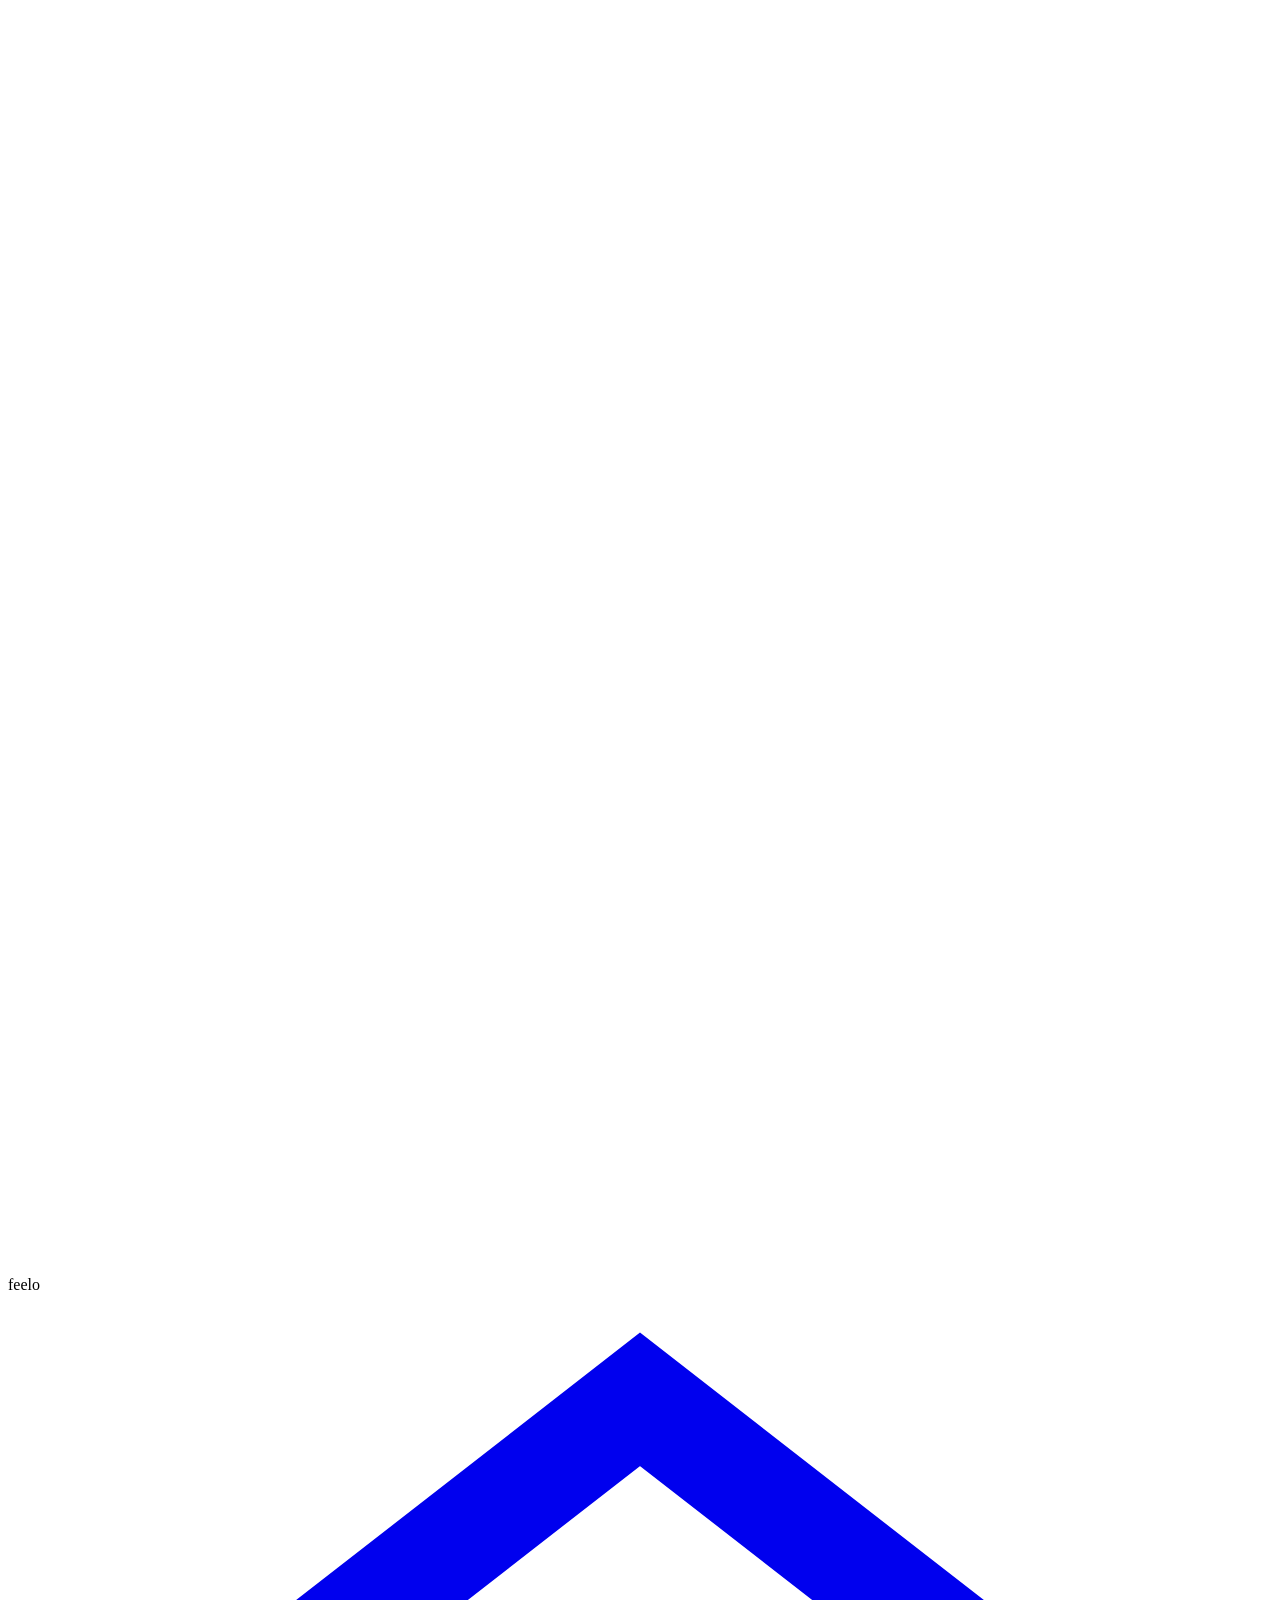
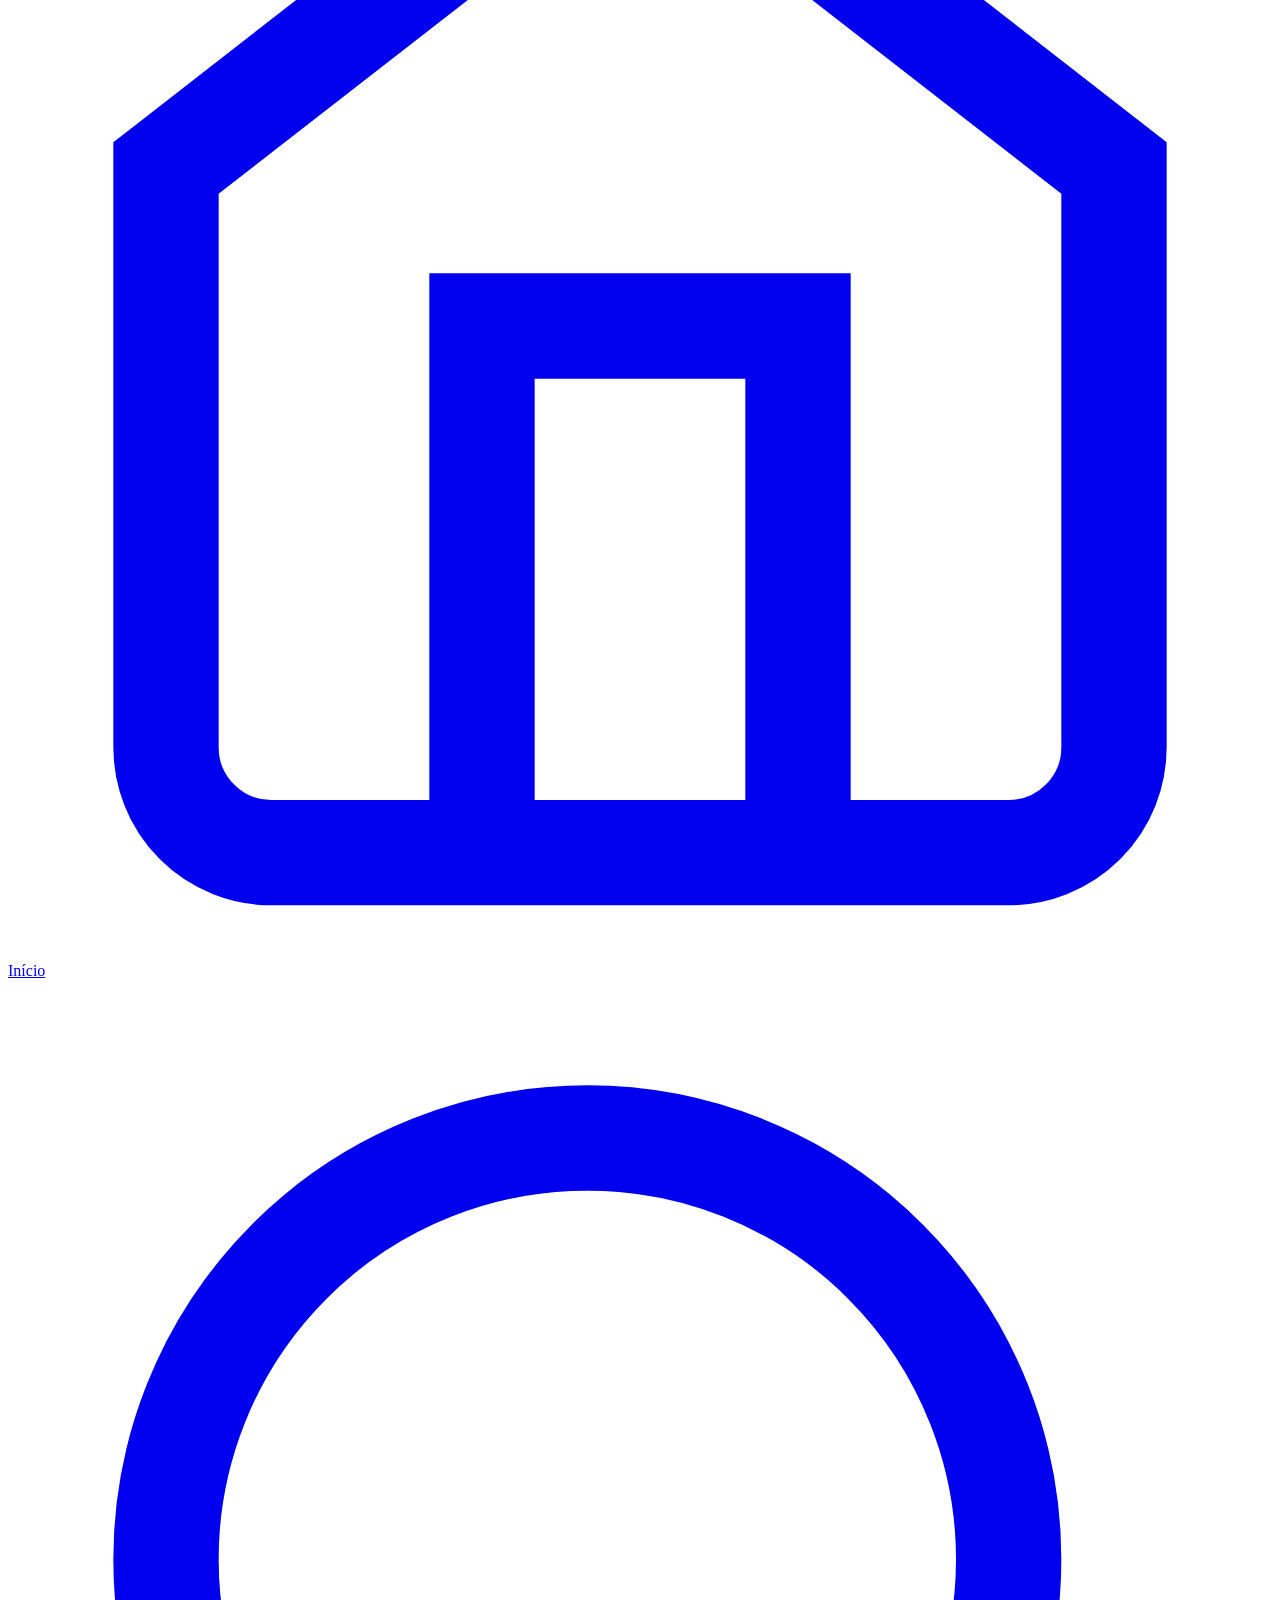
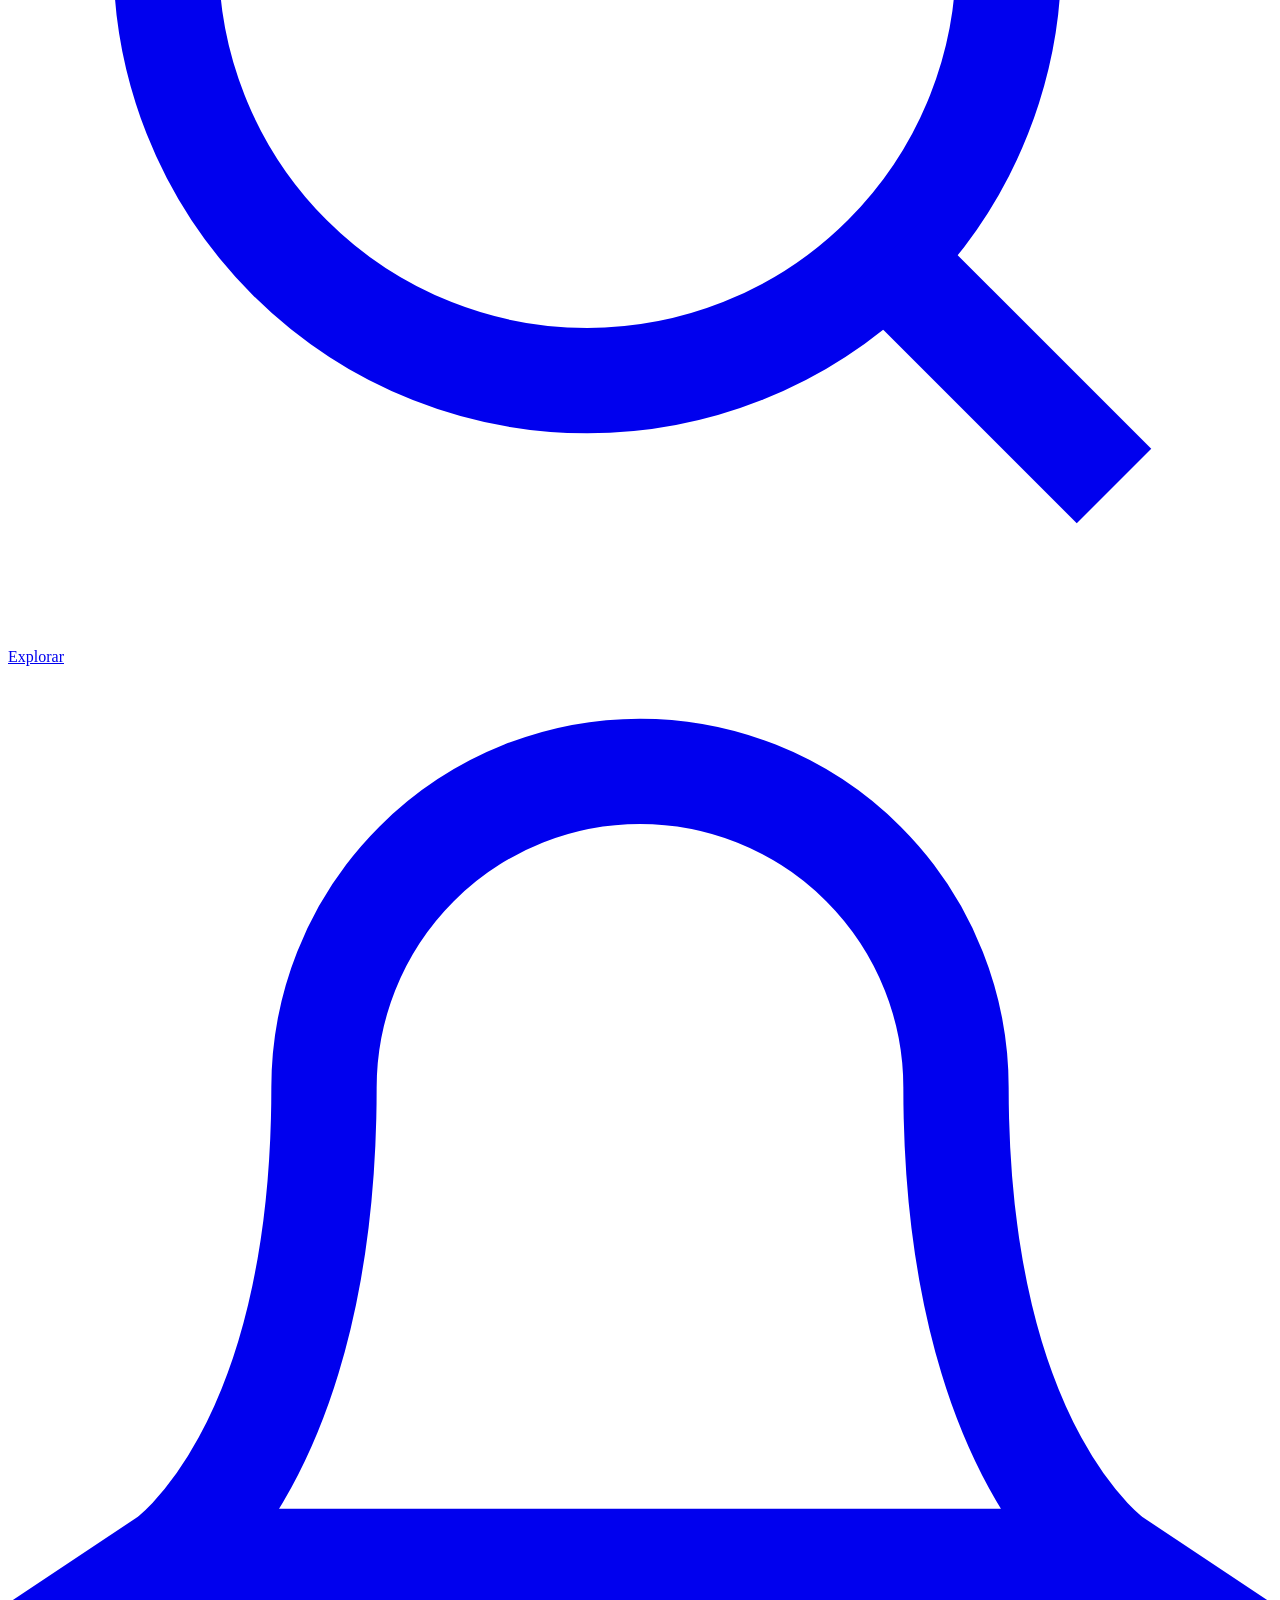
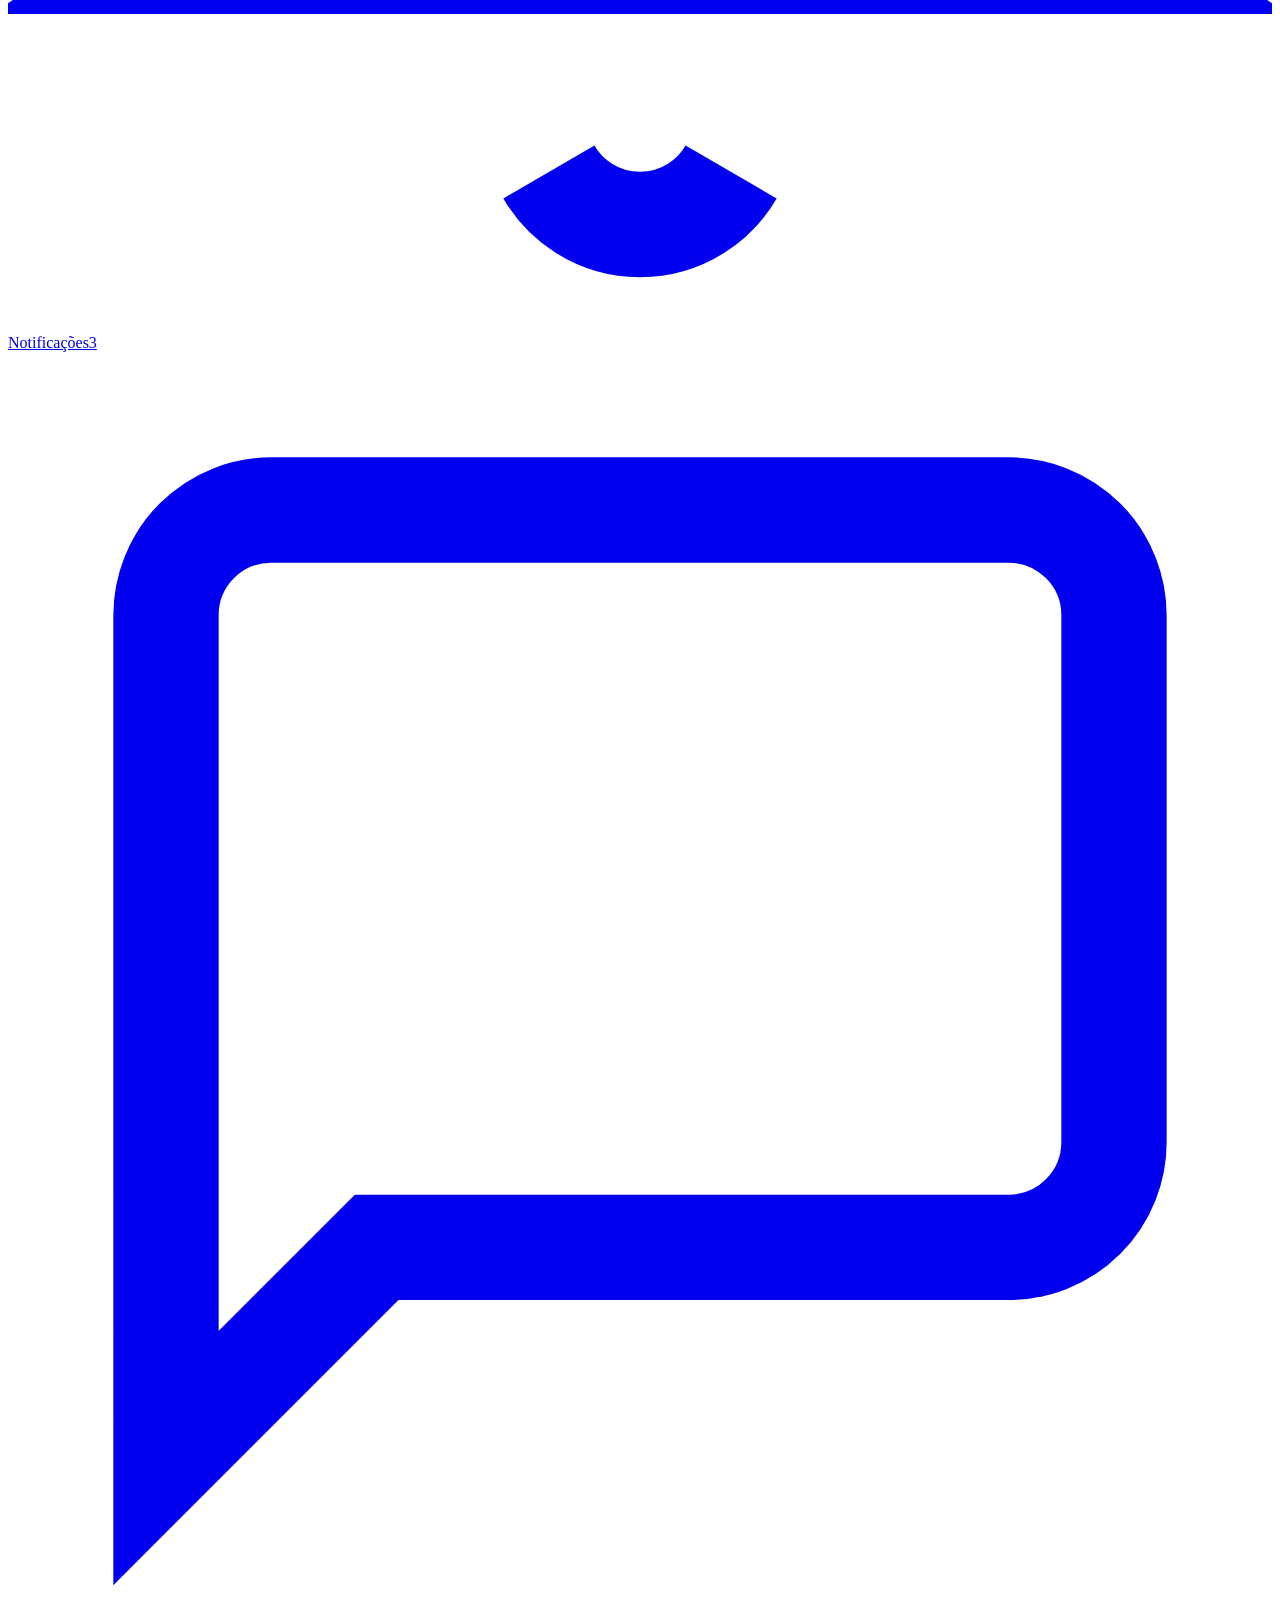
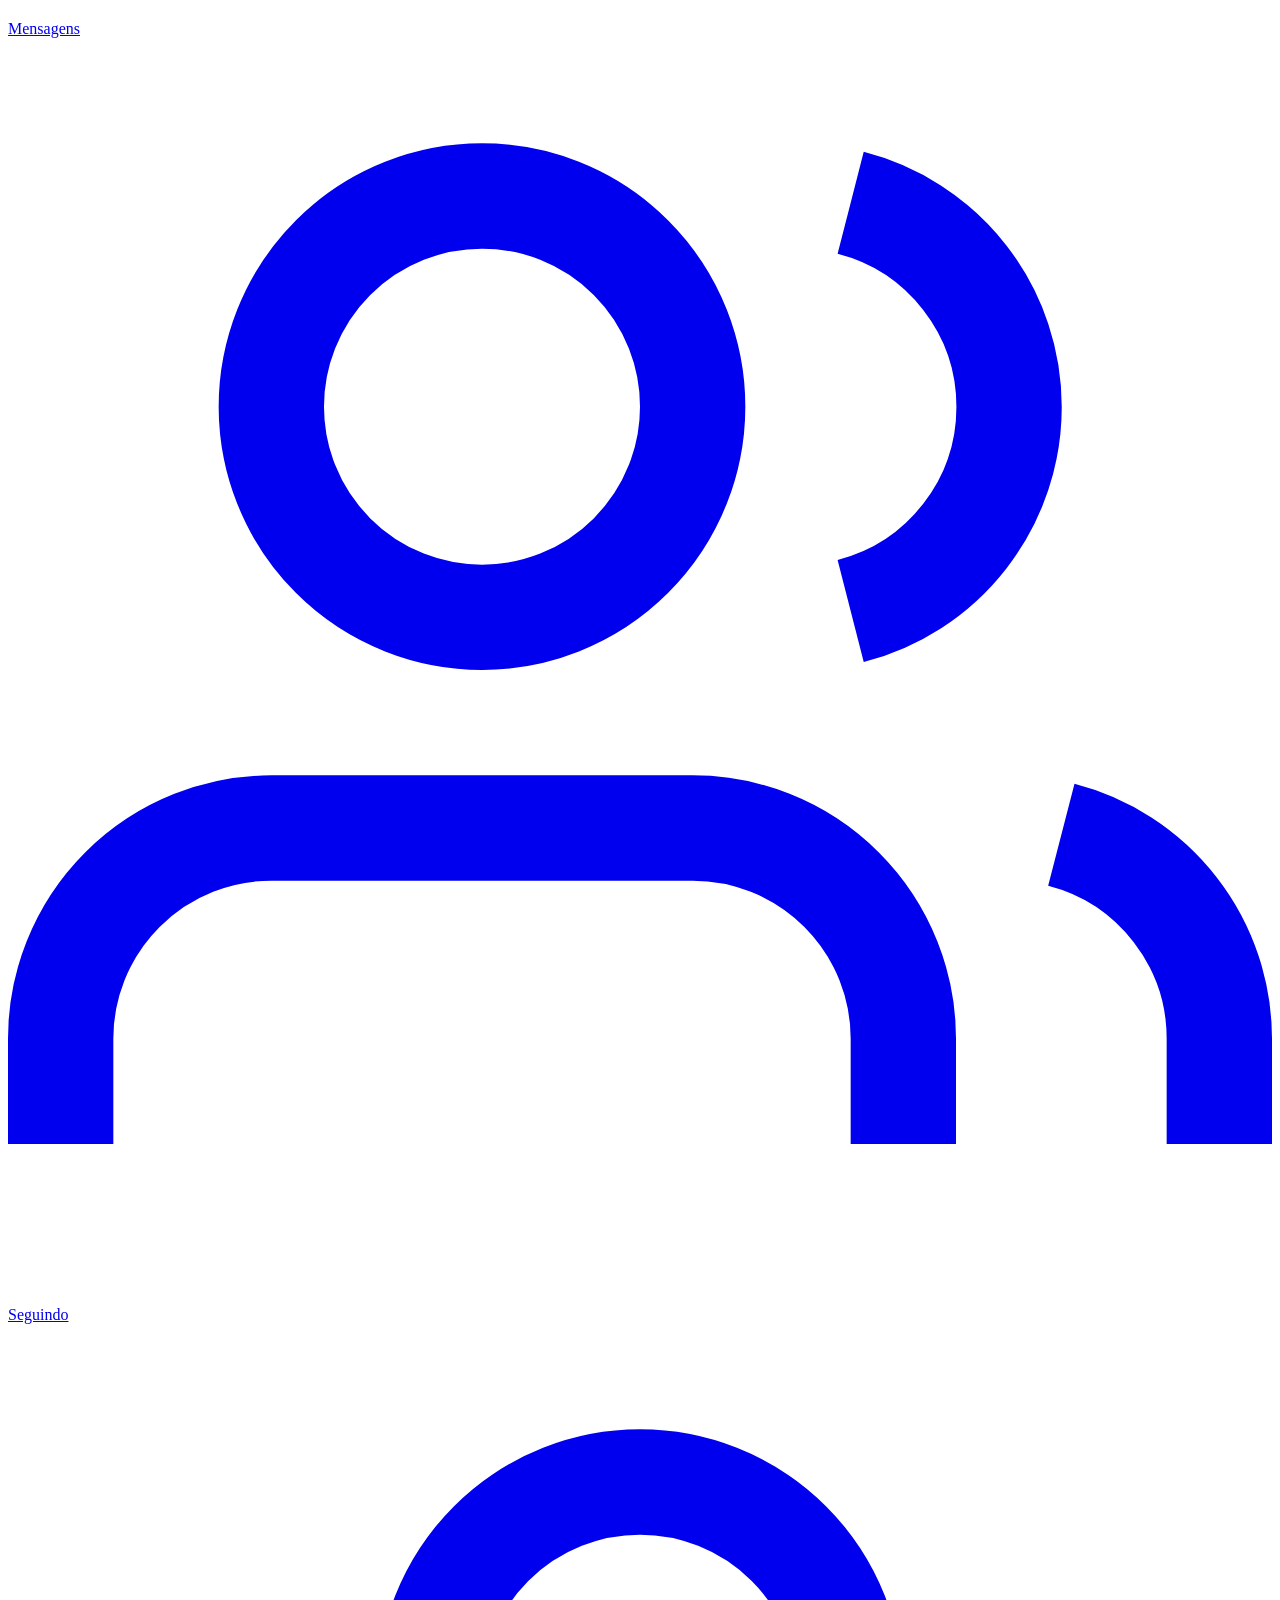
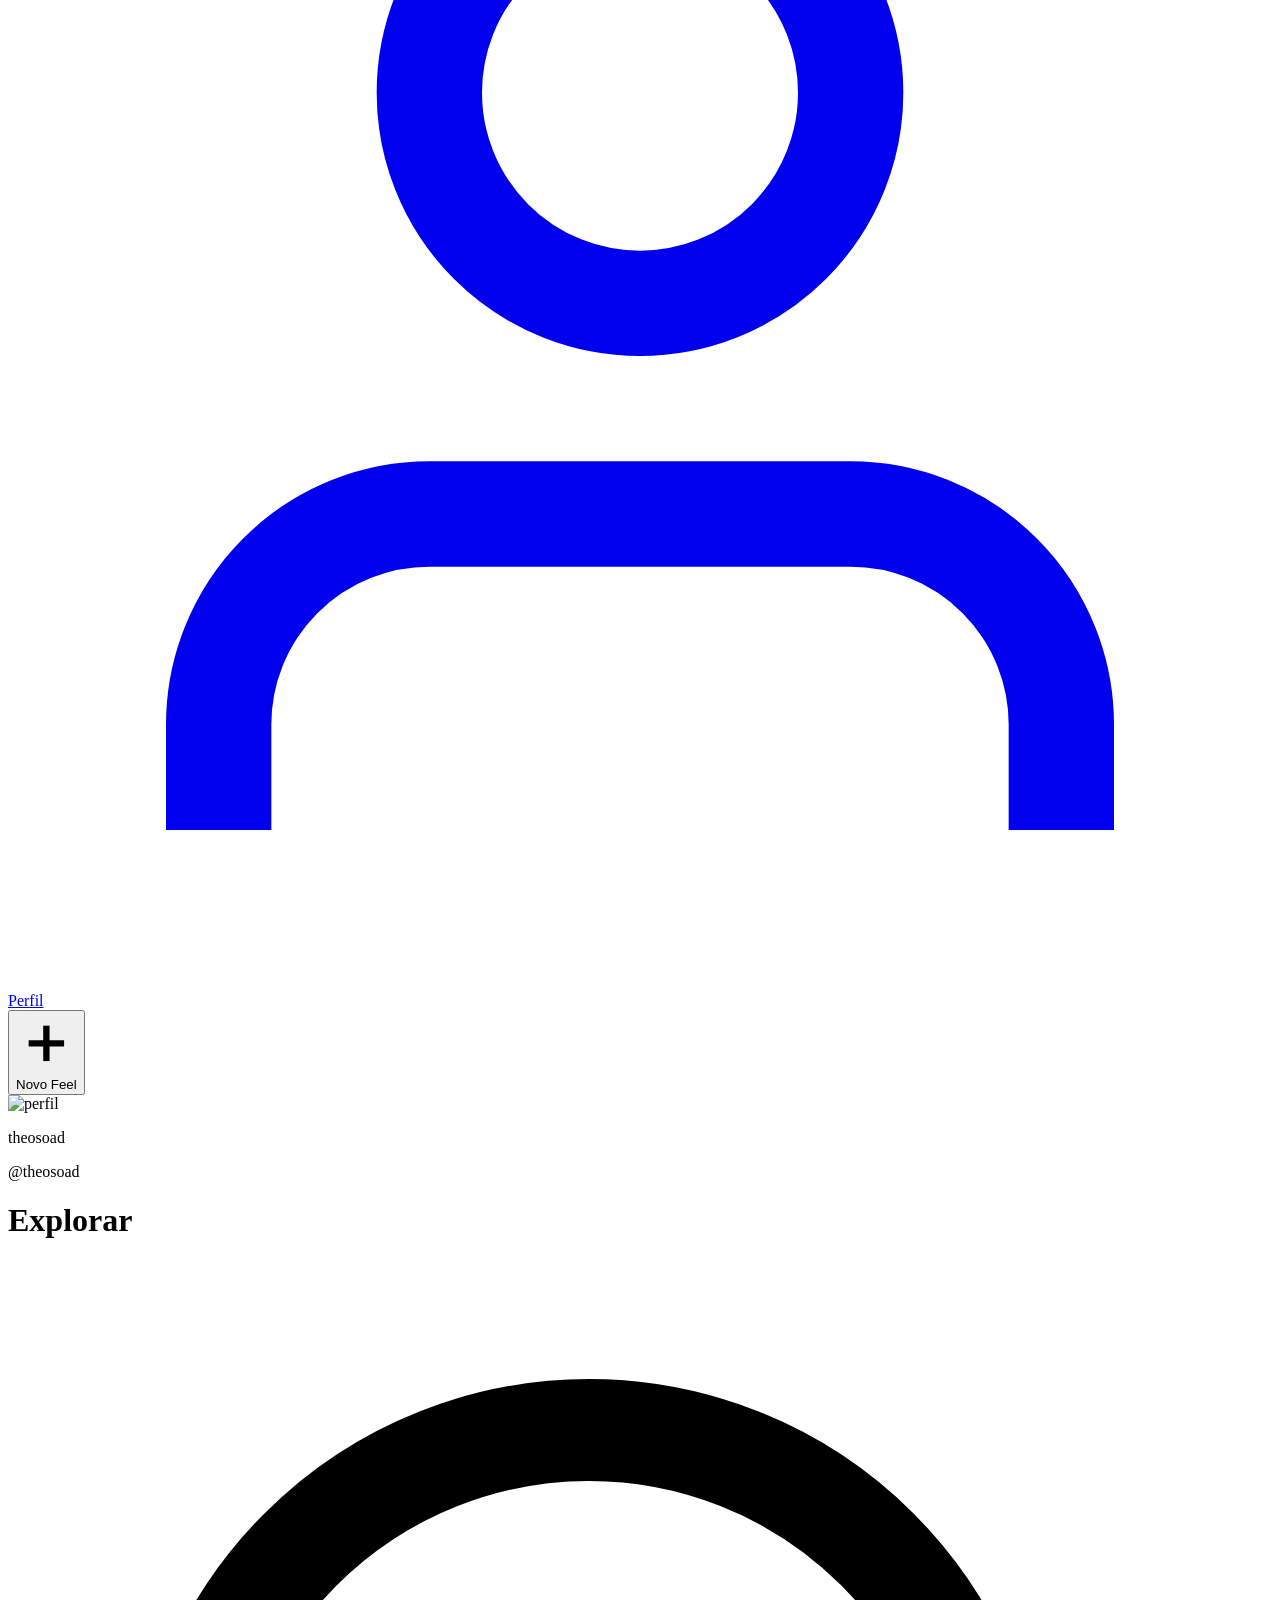
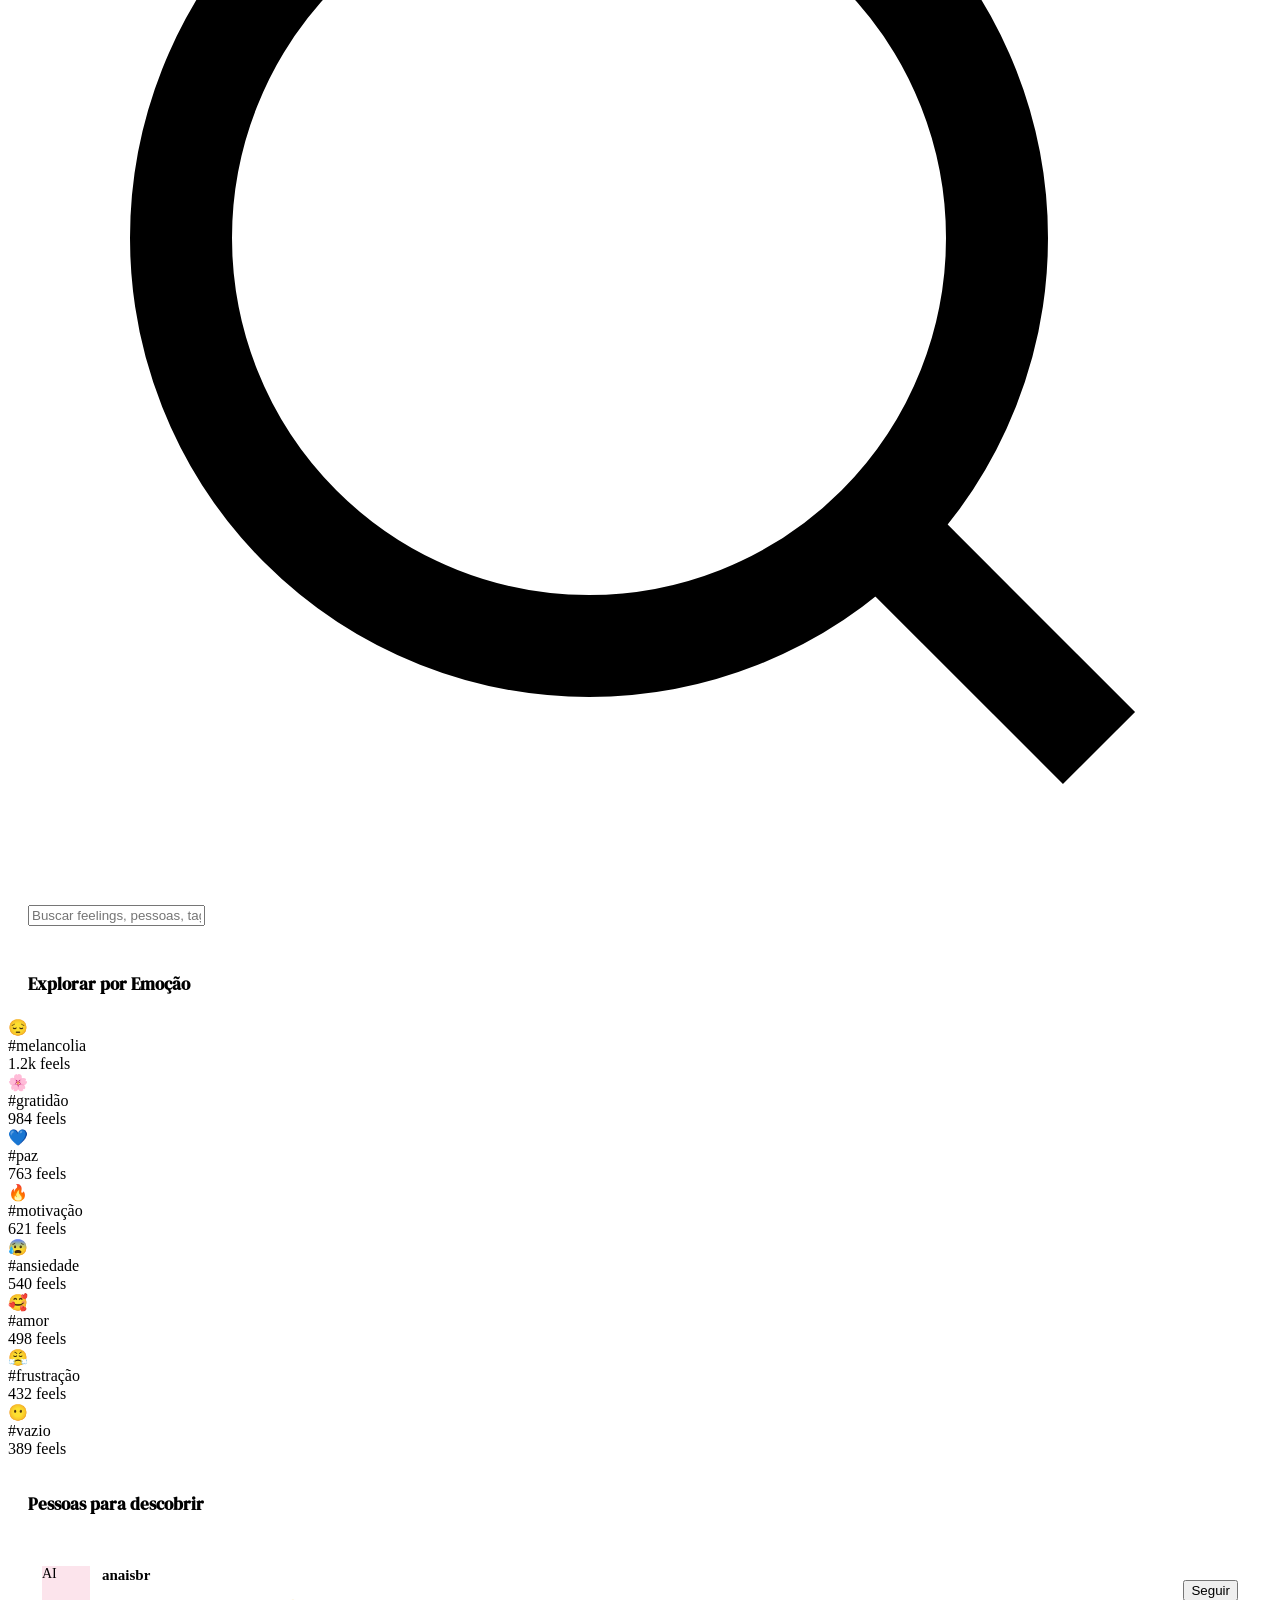
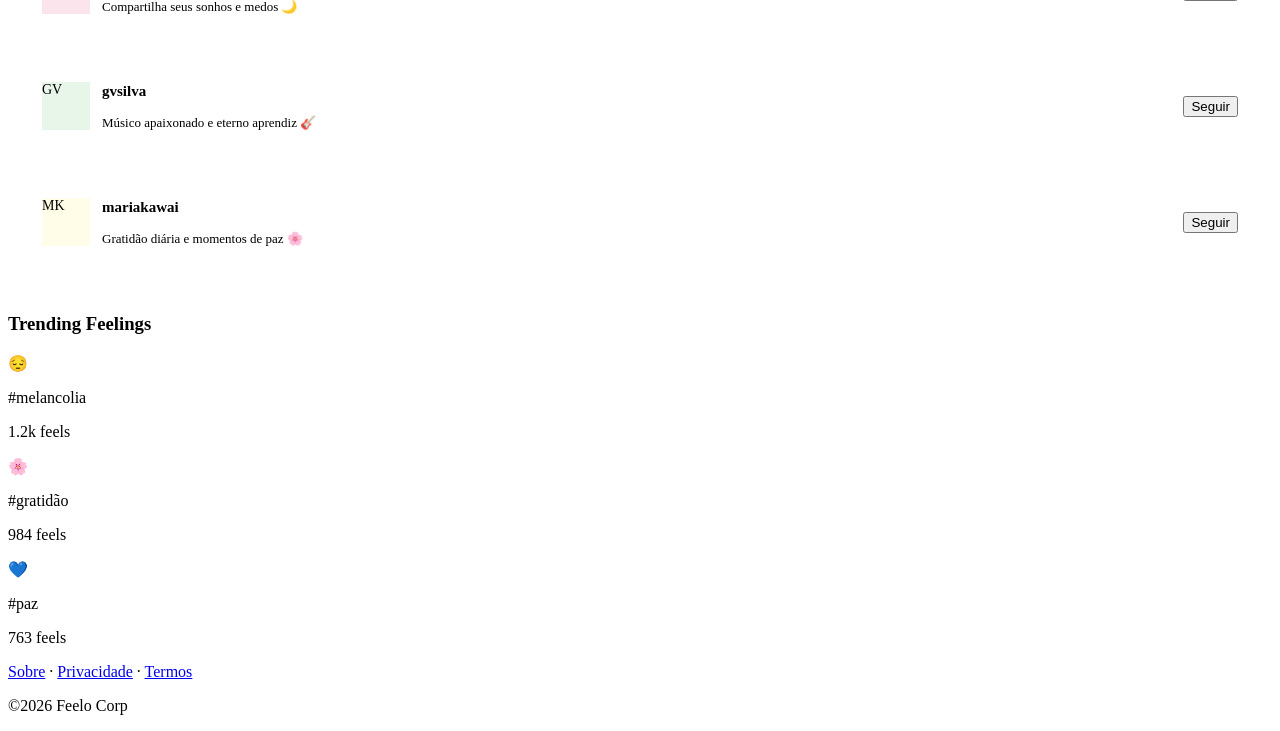
==== pages/explore.html @ c784ecf4 "Arquitetura final: organizando paginas secundarias em /pages" ====
<!DOCTYPE html>
<html lang="pt-BR">
<head>
  <meta charset="UTF-8">
  <meta name="viewport" content="width=device-width, initial-scale=1.0">
  <title>Feelo — Explorar</title>
  <link rel="preconnect" href="https://fonts.googleapis.com">
  <link href="https://fonts.googleapis.com/css2?family=DM+Serif+Display:ital@0;1&family=DM+Sans:wght@300;400;500;600&display=swap" rel="stylesheet">
  <link rel="stylesheet" href="style.css">
</head>
<body>
  <aside class="sidebar">
    <div class="logo"><div class="logo-icon"><svg viewBox="0 0 40 40" fill="none"><circle cx="20" cy="20" r="18" stroke="var(--accent)" stroke-width="2"/><path d="M20 10 C14 10,10 14,10 19 C10 26,20 31,20 31 C20 31,30 26,30 19 C30 14,26 10,20 10Z" fill="var(--accent)" opacity="0.8"/><circle cx="15" cy="18" r="2" fill="white"/><circle cx="25" cy="18" r="2" fill="white"/></svg></div><span class="logo-text">feelo</span></div>
    <nav class="nav-links">
      <a href="index.html" class="nav-item"><svg viewBox="0 0 24 24" fill="none" stroke="currentColor" stroke-width="2"><path d="M3 9l9-7 9 7v11a2 2 0 01-2 2H5a2 2 0 01-2-2z"/><polyline points="9 22 9 12 15 12 15 22"/></svg><span>Início</span></a>
      <a href="explore.html" class="nav-item active"><svg viewBox="0 0 24 24" fill="none" stroke="currentColor" stroke-width="2"><circle cx="11" cy="11" r="8"/><line x1="21" y1="21" x2="16.65" y2="16.65"/></svg><span>Explorar</span></a>
      <a href="notifications.html" class="nav-item"><svg viewBox="0 0 24 24" fill="none" stroke="currentColor" stroke-width="2"><path d="M18 8A6 6 0 006 8c0 7-3 9-3 9h18s-3-2-3-9"/><path d="M13.73 21a2 2 0 01-3.46 0"/></svg><span>Notificações</span><span class="badge">3</span></a>
      <a href="messages.html" class="nav-item"><svg viewBox="0 0 24 24" fill="none" stroke="currentColor" stroke-width="2"><path d="M21 15a2 2 0 01-2 2H7l-4 4V5a2 2 0 012-2h14a2 2 0 012 2z"/></svg><span>Mensagens</span></a>
      <a href="following.html" class="nav-item"><svg viewBox="0 0 24 24" fill="none" stroke="currentColor" stroke-width="2"><path d="M17 21v-2a4 4 0 00-4-4H5a4 4 0 00-4 4v2"/><circle cx="9" cy="7" r="4"/><path d="M23 21v-2a4 4 0 00-3-3.87"/><path d="M16 3.13a4 4 0 010 7.75"/></svg><span>Seguindo</span></a>
      <a href="profile.html" class="nav-item"><svg viewBox="0 0 24 24" fill="none" stroke="currentColor" stroke-width="2"><path d="M20 21v-2a4 4 0 00-4-4H8a4 4 0 00-4 4v2"/><circle cx="12" cy="7" r="4"/></svg><span>Perfil</span></a>
    </nav>
    <button class="post-btn" onclick="window.location.href='index.html'"><svg viewBox="0 0 24 24" fill="none" stroke="currentColor" stroke-width="2.5"><line x1="12" y1="5" x2="12" y2="19"/><line x1="5" y1="12" x2="19" y2="12"/></svg>Novo Feel</button>
    <div class="sidebar-user"><img src="sasuke_perfil.png" alt="perfil" class="user-avatar-sm"><div><p class="user-name-sm">theosoad</p><p class="user-handle">@theosoad</p></div></div>
  </aside>

  <main class="main-content">
    <div class="page-header"><h1>Explorar</h1></div>
    <div style="padding:16px 20px;border-bottom:1px solid var(--border)">
      <div class="search-box" style="max-width:100%">
        <svg viewBox="0 0 24 24" fill="none" stroke="currentColor" stroke-width="2"><circle cx="11" cy="11" r="8"/><line x1="21" y1="21" x2="16.65" y2="16.65"/></svg>
        <input type="text" placeholder="Buscar feelings, pessoas, tags...">
      </div>
    </div>

    <div style="padding:16px 20px 8px"><h2 style="font-family:'DM Serif Display',serif;font-size:17px;color:var(--text)">Explorar por Emoção</h2></div>
    <div class="explore-grid">
      <div class="explore-cell"><div class="explore-emoji">😔</div><div class="explore-label">#melancolia</div><div class="explore-count">1.2k feels</div></div>
      <div class="explore-cell"><div class="explore-emoji">🌸</div><div class="explore-label">#gratidão</div><div class="explore-count">984 feels</div></div>
      <div class="explore-cell"><div class="explore-emoji">💙</div><div class="explore-label">#paz</div><div class="explore-count">763 feels</div></div>
      <div class="explore-cell"><div class="explore-emoji">🔥</div><div class="explore-label">#motivação</div><div class="explore-count">621 feels</div></div>
      <div class="explore-cell"><div class="explore-emoji">😰</div><div class="explore-label">#ansiedade</div><div class="explore-count">540 feels</div></div>
      <div class="explore-cell"><div class="explore-emoji">🥰</div><div class="explore-label">#amor</div><div class="explore-count">498 feels</div></div>
      <div class="explore-cell"><div class="explore-emoji">😤</div><div class="explore-label">#frustração</div><div class="explore-count">432 feels</div></div>
      <div class="explore-cell"><div class="explore-emoji">😶</div><div class="explore-label">#vazio</div><div class="explore-count">389 feels</div></div>
    </div>

    <div style="padding:20px 20px 8px"><h2 style="font-family:'DM Serif Display',serif;font-size:17px;color:var(--text)">Pessoas para descobrir</h2></div>
    <div style="padding:0 20px 20px;display:flex;flex-direction:column;gap:12px">
      <div style="display:flex;align-items:center;gap:12px;padding:14px;background:var(--surface);border-radius:14px;border:1px solid var(--border)">
        <div class="avatar-placeholder" style="background:#fce4ec;width:48px;height:48px;font-size:14px">AI</div>
        <div style="flex:1"><p style="font-weight:600;font-size:15px">anaisbr</p><p style="font-size:13px;color:var(--text-muted)">Compartilha seus sonhos e medos 🌙</p></div>
        <button class="follow-btn">Seguir</button>
      </div>
      <div style="display:flex;align-items:center;gap:12px;padding:14px;background:var(--surface);border-radius:14px;border:1px solid var(--border)">
        <div class="avatar-placeholder" style="background:#e8f5e9;width:48px;height:48px;font-size:14px">GV</div>
        <div style="flex:1"><p style="font-weight:600;font-size:15px">gvsilva</p><p style="font-size:13px;color:var(--text-muted)">Músico apaixonado e eterno aprendiz 🎸</p></div>
        <button class="follow-btn">Seguir</button>
      </div>
      <div style="display:flex;align-items:center;gap:12px;padding:14px;background:var(--surface);border-radius:14px;border:1px solid var(--border)">
        <div class="avatar-placeholder" style="background:#fffde7;width:48px;height:48px;font-size:14px">MK</div>
        <div style="flex:1"><p style="font-weight:600;font-size:15px">mariakawai</p><p style="font-size:13px;color:var(--text-muted)">Gratidão diária e momentos de paz 🌸</p></div>
        <button class="follow-btn">Seguir</button>
      </div>
    </div>
  </main>

  <aside class="right-sidebar">
    <div class="widget"><h3 class="widget-title">Trending Feelings</h3>
      <div class="trend-item"><span class="trend-emoji">😔</span><div><p class="trend-name">#melancolia</p><p class="trend-count">1.2k feels</p></div></div>
      <div class="trend-item"><span class="trend-emoji">🌸</span><div><p class="trend-name">#gratidão</p><p class="trend-count">984 feels</p></div></div>
      <div class="trend-item"><span class="trend-emoji">💙</span><div><p class="trend-name">#paz</p><p class="trend-count">763 feels</p></div></div>
    </div>
    <footer class="footer-links"><a href="#">Sobre</a> · <a href="#">Privacidade</a> · <a href="#">Termos</a><p>©2026 Feelo Corp</p></footer>
  </aside>
</body>
</html>
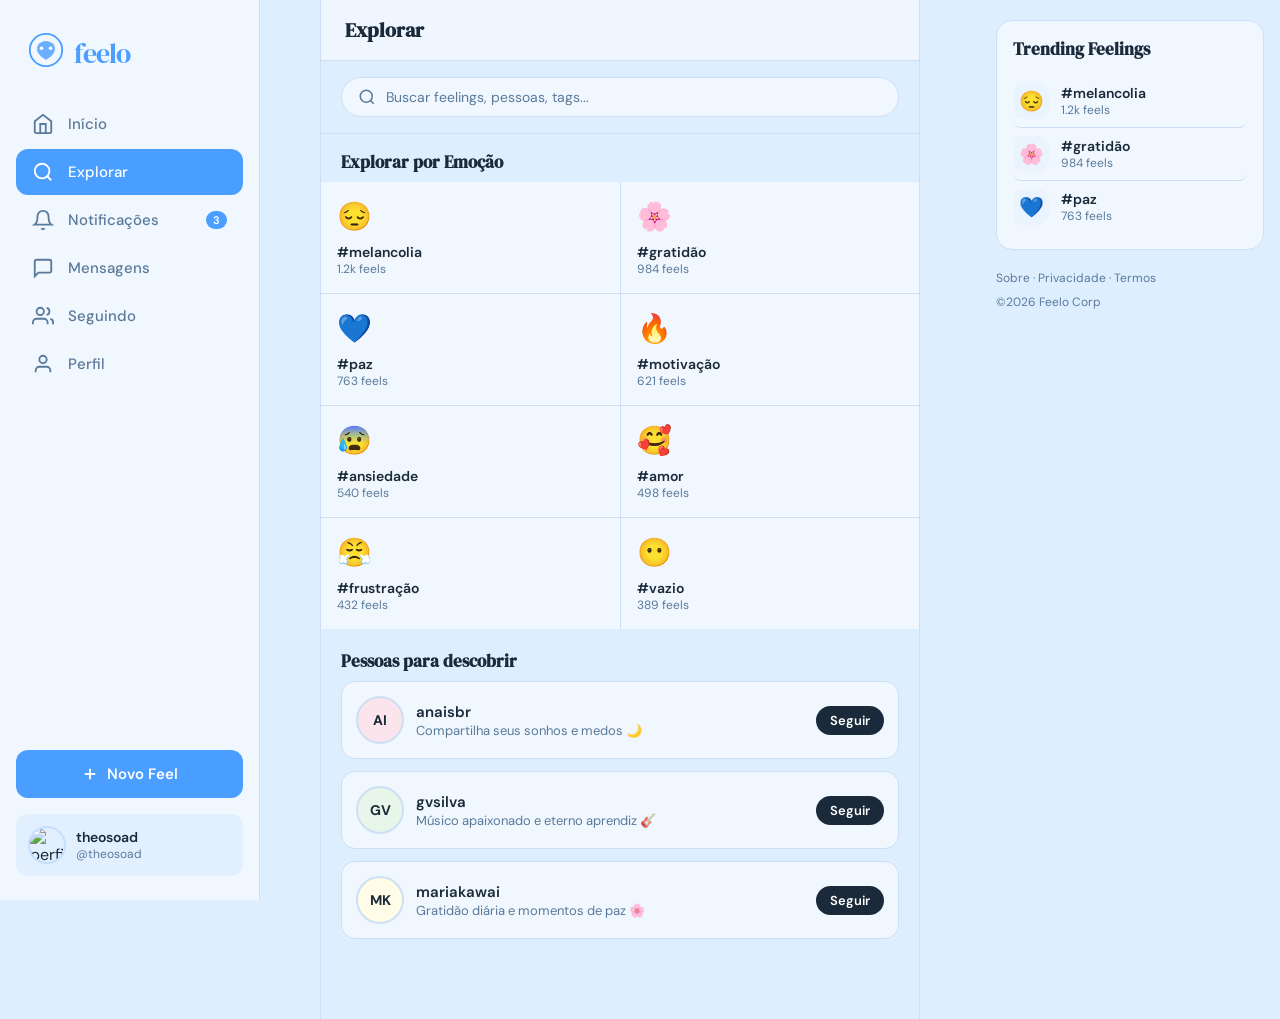
==== commit 0fffe245: "Refactor final: estrutura de pastas e links 100% operacionais" ====
--- a/pages/explore.html
+++ b/pages/explore.html
@@ -6,13 +6,13 @@
   <title>Feelo — Explorar</title>
   <link rel="preconnect" href="https://fonts.googleapis.com">
   <link href="https://fonts.googleapis.com/css2?family=DM+Serif+Display:ital@0;1&family=DM+Sans:wght@300;400;500;600&display=swap" rel="stylesheet">
-  <link rel="stylesheet" href="style.css">
+  <link rel="stylesheet" href="../css/styles.css">
 </head>
 <body>
   <aside class="sidebar">
     <div class="logo"><div class="logo-icon"><svg viewBox="0 0 40 40" fill="none"><circle cx="20" cy="20" r="18" stroke="var(--accent)" stroke-width="2"/><path d="M20 10 C14 10,10 14,10 19 C10 26,20 31,20 31 C20 31,30 26,30 19 C30 14,26 10,20 10Z" fill="var(--accent)" opacity="0.8"/><circle cx="15" cy="18" r="2" fill="white"/><circle cx="25" cy="18" r="2" fill="white"/></svg></div><span class="logo-text">feelo</span></div>
     <nav class="nav-links">
-      <a href="index.html" class="nav-item"><svg viewBox="0 0 24 24" fill="none" stroke="currentColor" stroke-width="2"><path d="M3 9l9-7 9 7v11a2 2 0 01-2 2H5a2 2 0 01-2-2z"/><polyline points="9 22 9 12 15 12 15 22"/></svg><span>Início</span></a>
+      <a href="../index.html" class="nav-item"><svg viewBox="0 0 24 24" fill="none" stroke="currentColor" stroke-width="2"><path d="M3 9l9-7 9 7v11a2 2 0 01-2 2H5a2 2 0 01-2-2z"/><polyline points="9 22 9 12 15 12 15 22"/></svg><span>Início</span></a>
       <a href="explore.html" class="nav-item active"><svg viewBox="0 0 24 24" fill="none" stroke="currentColor" stroke-width="2"><circle cx="11" cy="11" r="8"/><line x1="21" y1="21" x2="16.65" y2="16.65"/></svg><span>Explorar</span></a>
       <a href="notifications.html" class="nav-item"><svg viewBox="0 0 24 24" fill="none" stroke="currentColor" stroke-width="2"><path d="M18 8A6 6 0 006 8c0 7-3 9-3 9h18s-3-2-3-9"/><path d="M13.73 21a2 2 0 01-3.46 0"/></svg><span>Notificações</span><span class="badge">3</span></a>
       <a href="messages.html" class="nav-item"><svg viewBox="0 0 24 24" fill="none" stroke="currentColor" stroke-width="2"><path d="M21 15a2 2 0 01-2 2H7l-4 4V5a2 2 0 012-2h14a2 2 0 012 2z"/></svg><span>Mensagens</span></a>
--- a/css/styles.css
+++ b/css/styles.css
@@ -0,0 +1,1018 @@
+/* ===== FEELO — BABY BLUE SOCIAL NETWORK ===== */
+
+:root {
+  --bg: #ddeeff;
+  --bg2: #eaf4ff;
+  --surface: #f0f7ff;
+  --surface2: #e2efff;
+  --accent: #4a9eff;
+  --accent-dark: #2879d8;
+  --accent-light: #c5dfff;
+  --text: #1a2a3a;
+  --text-muted: #5a7a9a;
+  --border: #ccdff5;
+  --white: #ffffff;
+  --shadow: 0 2px 16px rgba(74, 158, 255, 0.10);
+  --radius: 16px;
+}
+
+* { margin: 0; padding: 0; box-sizing: border-box; }
+
+body {
+  font-family: 'DM Sans', sans-serif;
+  background: var(--bg);
+  color: var(--text);
+  min-height: 100vh;
+  display: grid;
+  grid-template-columns: 260px 1fr 300px;
+  gap: 0;
+}
+
+/* ===== SIDEBAR ===== */
+.sidebar {
+  width: 260px;
+  height: 100vh;
+  position: sticky;
+  top: 0;
+  padding: 24px 16px;
+  display: flex;
+  flex-direction: column;
+  gap: 8px;
+  background: var(--surface);
+  border-right: 1px solid var(--border);
+}
+
+.logo {
+  display: flex;
+  align-items: center;
+  gap: 10px;
+  padding: 8px 12px 20px;
+}
+
+.logo-icon svg {
+  width: 36px;
+  height: 36px;
+}
+
+.logo-text {
+  font-family: 'DM Serif Display', serif;
+  font-size: 28px;
+  color: var(--accent);
+  letter-spacing: -1px;
+}
+
+.nav-links {
+  display: flex;
+  flex-direction: column;
+  gap: 2px;
+  flex: 1;
+}
+
+.nav-item {
+  display: flex;
+  align-items: center;
+  gap: 14px;
+  padding: 12px 16px;
+  border-radius: 12px;
+  text-decoration: none;
+  color: var(--text-muted);
+  font-size: 15px;
+  font-weight: 500;
+  transition: all 0.2s;
+  position: relative;
+}
+
+.nav-item svg {
+  width: 22px;
+  height: 22px;
+  flex-shrink: 0;
+}
+
+.nav-item:hover {
+  background: var(--accent-light);
+  color: var(--accent-dark);
+}
+
+.nav-item.active {
+  background: var(--accent);
+  color: white;
+}
+
+.nav-item.active svg {
+  stroke: white;
+}
+
+.badge {
+  background: var(--accent);
+  color: white;
+  font-size: 11px;
+  font-weight: 600;
+  padding: 2px 7px;
+  border-radius: 20px;
+  margin-left: auto;
+}
+
+.nav-item.active .badge {
+  background: white;
+  color: var(--accent);
+}
+
+.post-btn {
+  display: flex;
+  align-items: center;
+  justify-content: center;
+  gap: 8px;
+  background: var(--accent);
+  color: white;
+  border: none;
+  border-radius: 12px;
+  padding: 14px 20px;
+  font-size: 15px;
+  font-weight: 600;
+  font-family: 'DM Sans', sans-serif;
+  cursor: pointer;
+  transition: all 0.2s;
+  margin: 8px 0;
+}
+
+.post-btn svg {
+  width: 18px;
+  height: 18px;
+}
+
+.post-btn:hover {
+  background: var(--accent-dark);
+  transform: translateY(-1px);
+  box-shadow: 0 4px 16px rgba(74, 158, 255, 0.35);
+}
+
+.sidebar-user {
+  display: flex;
+  align-items: center;
+  gap: 10px;
+  padding: 12px;
+  border-radius: 12px;
+  background: var(--surface2);
+  margin-top: auto;
+}
+
+.user-avatar-sm {
+  width: 38px;
+  height: 38px;
+  border-radius: 50%;
+  object-fit: cover;
+  border: 2px solid var(--accent-light);
+}
+
+.user-name-sm {
+  font-size: 14px;
+  font-weight: 600;
+  color: var(--text);
+}
+
+.user-handle {
+  font-size: 12px;
+  color: var(--text-muted);
+}
+
+/* ===== MAIN CONTENT ===== */
+.main-content {
+  max-width: 600px;
+  width: 100%;
+  justify-self: center;
+  padding: 0 0 60px;
+  border-right: 1px solid var(--border);
+  border-left: 1px solid var(--border);
+}
+
+.feed-header {
+  position: sticky;
+  top: 0;
+  background: rgba(240, 247, 255, 0.92);
+  backdrop-filter: blur(12px);
+  padding: 16px 24px 0;
+  z-index: 100;
+  border-bottom: 1px solid var(--border);
+}
+
+.feed-header h1 {
+  font-family: 'DM Serif Display', serif;
+  font-size: 22px;
+  color: var(--text);
+  margin-bottom: 12px;
+}
+
+.feed-tabs {
+  display: flex;
+  gap: 0;
+}
+
+.tab {
+  flex: 1;
+  text-align: center;
+  padding: 12px;
+  text-decoration: none;
+  color: var(--text-muted);
+  font-size: 15px;
+  font-weight: 500;
+  border-bottom: 3px solid transparent;
+  transition: all 0.2s;
+}
+
+.tab.active {
+  color: var(--accent);
+  border-bottom-color: var(--accent);
+  font-weight: 600;
+}
+
+.tab:hover {
+  color: var(--accent);
+  background: var(--accent-light);
+}
+
+/* ===== COMPOSE BOX ===== */
+.compose-box {
+  display: flex;
+  gap: 12px;
+  padding: 16px 20px;
+  border-bottom: 1px solid var(--border);
+  background: var(--surface);
+}
+
+.user-avatar {
+  width: 44px;
+  height: 44px;
+  border-radius: 50%;
+  object-fit: cover;
+  border: 2px solid var(--accent-light);
+  flex-shrink: 0;
+}
+
+.avatar-placeholder {
+  width: 44px;
+  height: 44px;
+  border-radius: 50%;
+  display: flex;
+  align-items: center;
+  justify-content: center;
+  font-size: 14px;
+  font-weight: 700;
+  color: var(--text);
+  flex-shrink: 0;
+  border: 2px solid var(--border);
+}
+
+.compose-inner {
+  flex: 1;
+  display: flex;
+  flex-direction: column;
+  gap: 10px;
+}
+
+.compose-input {
+  width: 100%;
+  border: none;
+  background: none;
+  font-size: 16px;
+  font-family: 'DM Sans', sans-serif;
+  color: var(--text);
+  outline: none;
+  padding: 8px 0;
+  cursor: pointer;
+}
+
+.compose-input::placeholder { color: var(--text-muted); }
+
+.compose-actions {
+  display: flex;
+  align-items: center;
+  gap: 8px;
+  border-top: 1px solid var(--border);
+  padding-top: 10px;
+}
+
+.compose-emoji, .compose-photo {
+  background: var(--bg2);
+  border: 1px solid var(--border);
+  border-radius: 20px;
+  padding: 6px 14px;
+  font-size: 13px;
+  font-family: 'DM Sans', sans-serif;
+  cursor: pointer;
+  color: var(--text-muted);
+  transition: all 0.2s;
+}
+
+.compose-emoji:hover, .compose-photo:hover {
+  background: var(--accent-light);
+  color: var(--accent-dark);
+  border-color: var(--accent);
+}
+
+.compose-submit {
+  margin-left: auto;
+  background: var(--accent);
+  color: white;
+  border: none;
+  border-radius: 20px;
+  padding: 8px 20px;
+  font-size: 14px;
+  font-weight: 600;
+  font-family: 'DM Sans', sans-serif;
+  cursor: pointer;
+  transition: all 0.2s;
+}
+
+.compose-submit:hover { background: var(--accent-dark); }
+
+/* ===== POST CARD ===== */
+.post-card {
+  padding: 20px;
+  border-bottom: 1px solid var(--border);
+  background: var(--surface);
+  transition: background 0.2s;
+}
+
+.post-card:hover { background: var(--bg2); }
+
+.post-card.new-post {
+  animation: fadeSlideIn 0.4s ease;
+  background: var(--accent-light);
+}
+
+@keyframes fadeSlideIn {
+  from { opacity: 0; transform: translateY(-10px); }
+  to   { opacity: 1; transform: translateY(0); }
+}
+
+.post-header {
+  display: flex;
+  align-items: center;
+  gap: 10px;
+  margin-bottom: 12px;
+}
+
+.post-user-info {
+  flex: 1;
+  display: flex;
+  flex-direction: column;
+  gap: 2px;
+}
+
+.post-name {
+  font-size: 15px;
+  font-weight: 600;
+  color: var(--text);
+}
+
+.post-handle {
+  font-size: 13px;
+  color: var(--text-muted);
+}
+
+.feeling-tag {
+  background: var(--accent-light);
+  color: var(--accent-dark);
+  border: 1px solid var(--accent);
+  border-radius: 20px;
+  padding: 4px 12px;
+  font-size: 12px;
+  font-weight: 600;
+  white-space: nowrap;
+}
+
+.post-text {
+  font-size: 15px;
+  line-height: 1.6;
+  color: var(--text);
+  margin-bottom: 14px;
+}
+
+.post-image {
+  width: 100%;
+  border-radius: 12px;
+  margin-bottom: 14px;
+  max-height: 320px;
+  object-fit: cover;
+  display: block;
+}
+
+.post-actions {
+  display: flex;
+  gap: 4px;
+}
+
+.action-btn {
+  display: flex;
+  align-items: center;
+  gap: 6px;
+  padding: 7px 14px;
+  border: none;
+  background: none;
+  border-radius: 20px;
+  font-size: 13px;
+  color: var(--text-muted);
+  cursor: pointer;
+  font-family: 'DM Sans', sans-serif;
+  transition: all 0.2s;
+}
+
+.action-btn svg {
+  width: 17px;
+  height: 17px;
+}
+
+.action-btn:hover {
+  background: var(--accent-light);
+  color: var(--accent);
+}
+
+.action-btn.liked {
+  color: #e74c6f;
+}
+
+.action-btn.liked svg {
+  fill: #e74c6f;
+  stroke: #e74c6f;
+}
+
+/* ===== RIGHT SIDEBAR ===== */
+.right-sidebar {
+  padding: 20px 16px;
+  display: flex;
+  flex-direction: column;
+  gap: 16px;
+  height: 100vh;
+  position: sticky;
+  top: 0;
+  overflow-y: auto;
+}
+
+.search-box {
+  display: flex;
+  align-items: center;
+  gap: 10px;
+  background: var(--surface);
+  border: 1px solid var(--border);
+  border-radius: 24px;
+  padding: 10px 16px;
+}
+
+.search-box svg {
+  width: 18px;
+  height: 18px;
+  stroke: var(--text-muted);
+  flex-shrink: 0;
+}
+
+.search-box input {
+  border: none;
+  background: none;
+  font-size: 14px;
+  font-family: 'DM Sans', sans-serif;
+  color: var(--text);
+  outline: none;
+  width: 100%;
+}
+
+.search-box input::placeholder { color: var(--text-muted); }
+
+.widget {
+  background: var(--surface);
+  border: 1px solid var(--border);
+  border-radius: var(--radius);
+  padding: 16px;
+}
+
+.widget-title {
+  font-family: 'DM Serif Display', serif;
+  font-size: 17px;
+  color: var(--text);
+  margin-bottom: 14px;
+}
+
+.trend-item {
+  display: flex;
+  align-items: center;
+  gap: 12px;
+  padding: 8px 0;
+  border-bottom: 1px solid var(--border);
+  cursor: pointer;
+  transition: all 0.2s;
+  border-radius: 8px;
+}
+
+.trend-item:last-child { border-bottom: none; }
+
+.trend-item:hover { background: var(--bg2); padding-left: 6px; }
+
+.trend-emoji {
+  font-size: 20px;
+  width: 36px;
+  height: 36px;
+  background: var(--bg2);
+  border-radius: 10px;
+  display: flex;
+  align-items: center;
+  justify-content: center;
+  flex-shrink: 0;
+}
+
+.trend-name {
+  font-size: 14px;
+  font-weight: 600;
+  color: var(--text);
+}
+
+.trend-count {
+  font-size: 12px;
+  color: var(--text-muted);
+}
+
+.suggest-item {
+  display: flex;
+  align-items: center;
+  gap: 10px;
+  padding: 8px 0;
+  border-bottom: 1px solid var(--border);
+}
+
+.suggest-item:last-child { border-bottom: none; }
+
+.suggest-item .avatar-placeholder {
+  width: 38px;
+  height: 38px;
+  font-size: 12px;
+}
+
+.suggest-info { flex: 1; }
+
+.suggest-name {
+  font-size: 14px;
+  font-weight: 600;
+  color: var(--text);
+}
+
+.suggest-handle {
+  font-size: 12px;
+  color: var(--text-muted);
+}
+
+.follow-btn {
+  background: var(--text);
+  color: white;
+  border: none;
+  border-radius: 20px;
+  padding: 6px 14px;
+  font-size: 13px;
+  font-weight: 600;
+  font-family: 'DM Sans', sans-serif;
+  cursor: pointer;
+  transition: all 0.2s;
+}
+
+.follow-btn:hover {
+  background: var(--accent);
+}
+
+.footer-links {
+  font-size: 12px;
+  color: var(--text-muted);
+  line-height: 2;
+}
+
+.footer-links a {
+  text-decoration: none;
+  color: var(--text-muted);
+}
+
+.footer-links a:hover { color: var(--accent); }
+
+/* ===== MODAL ===== */
+.modal-overlay {
+  position: fixed;
+  inset: 0;
+  background: rgba(74, 158, 255, 0.18);
+  backdrop-filter: blur(4px);
+  z-index: 1000;
+  display: flex;
+  align-items: center;
+  justify-content: center;
+  opacity: 0;
+  pointer-events: none;
+  transition: opacity 0.25s;
+}
+
+.modal-overlay.active {
+  opacity: 1;
+  pointer-events: all;
+}
+
+.modal-box {
+  background: var(--white);
+  border-radius: 20px;
+  padding: 28px;
+  width: 520px;
+  max-width: 95vw;
+  box-shadow: 0 20px 60px rgba(0,0,0,0.15);
+  position: relative;
+  transform: translateY(20px);
+  transition: transform 0.25s;
+}
+
+.modal-overlay.active .modal-box {
+  transform: translateY(0);
+}
+
+.modal-close {
+  position: absolute;
+  top: 16px;
+  right: 16px;
+  background: var(--bg2);
+  border: none;
+  border-radius: 50%;
+  width: 32px;
+  height: 32px;
+  font-size: 14px;
+  cursor: pointer;
+  color: var(--text-muted);
+  transition: all 0.2s;
+}
+
+.modal-close:hover { background: var(--accent-light); color: var(--accent); }
+
+.modal-title {
+  font-family: 'DM Serif Display', serif;
+  font-size: 22px;
+  color: var(--text);
+  margin-bottom: 16px;
+}
+
+.modal-user {
+  display: flex;
+  align-items: center;
+  gap: 10px;
+  margin-bottom: 16px;
+  font-size: 15px;
+  font-weight: 600;
+  color: var(--text);
+}
+
+.modal-user img {
+  width: 40px;
+  height: 40px;
+  border-radius: 50%;
+  border: 2px solid var(--accent-light);
+}
+
+.feeling-picker {
+  display: flex;
+  flex-wrap: wrap;
+  gap: 8px;
+  margin-bottom: 16px;
+}
+
+.feel-option {
+  background: var(--bg2);
+  border: 1.5px solid var(--border);
+  border-radius: 20px;
+  padding: 6px 14px;
+  font-size: 13px;
+  cursor: pointer;
+  transition: all 0.2s;
+  color: var(--text-muted);
+  font-family: 'DM Sans', sans-serif;
+}
+
+.feel-option:hover {
+  background: var(--accent-light);
+  border-color: var(--accent);
+  color: var(--accent-dark);
+}
+
+.feel-option.selected {
+  background: var(--accent);
+  border-color: var(--accent);
+  color: white;
+}
+
+.modal-textarea {
+  width: 100%;
+  min-height: 120px;
+  border: 1.5px solid var(--border);
+  border-radius: 12px;
+  padding: 14px;
+  font-size: 15px;
+  font-family: 'DM Sans', sans-serif;
+  color: var(--text);
+  background: var(--bg2);
+  resize: vertical;
+  outline: none;
+  transition: border-color 0.2s;
+  margin-bottom: 16px;
+}
+
+.modal-textarea:focus { border-color: var(--accent); background: var(--white); }
+
+.modal-submit {
+  width: 100%;
+  background: var(--accent);
+  color: white;
+  border: none;
+  border-radius: 12px;
+  padding: 14px;
+  font-size: 16px;
+  font-weight: 600;
+  font-family: 'DM Sans', sans-serif;
+  cursor: pointer;
+  transition: all 0.2s;
+}
+
+.modal-submit:hover {
+  background: var(--accent-dark);
+  transform: translateY(-1px);
+  box-shadow: 0 4px 16px rgba(74, 158, 255, 0.35);
+}
+
+/* ===== GENERIC PAGES (profile, explore, etc) ===== */
+.page-header {
+  position: sticky;
+  top: 0;
+  background: rgba(240, 247, 255, 0.92);
+  backdrop-filter: blur(12px);
+  padding: 16px 24px;
+  z-index: 100;
+  border-bottom: 1px solid var(--border);
+  display: flex;
+  align-items: center;
+  gap: 12px;
+}
+
+.back-btn {
+  background: none;
+  border: none;
+  cursor: pointer;
+  color: var(--text-muted);
+  display: flex;
+  align-items: center;
+}
+
+.back-btn svg { width: 22px; height: 22px; }
+.back-btn:hover { color: var(--accent); }
+
+.page-header h1 {
+  font-family: 'DM Serif Display', serif;
+  font-size: 20px;
+  color: var(--text);
+}
+
+/* Profile Cover */
+.profile-cover {
+  height: 160px;
+  background: linear-gradient(135deg, var(--accent-light), var(--accent));
+  position: relative;
+}
+
+.profile-avatar-wrap {
+  position: absolute;
+  bottom: -28px;
+  left: 20px;
+}
+
+.profile-avatar {
+  width: 80px;
+  height: 80px;
+  border-radius: 50%;
+  border: 4px solid var(--surface);
+  object-fit: cover;
+}
+
+.profile-info-section {
+  padding: 44px 20px 20px;
+  border-bottom: 1px solid var(--border);
+}
+
+.profile-name {
+  font-family: 'DM Serif Display', serif;
+  font-size: 22px;
+  color: var(--text);
+}
+
+.profile-handle {
+  font-size: 14px;
+  color: var(--text-muted);
+  margin-bottom: 10px;
+}
+
+.profile-bio {
+  font-size: 15px;
+  line-height: 1.5;
+  color: var(--text);
+  margin-bottom: 14px;
+}
+
+.profile-stats {
+  display: flex;
+  gap: 20px;
+}
+
+.profile-stat span {
+  font-weight: 700;
+  color: var(--text);
+}
+
+.profile-stat {
+  font-size: 14px;
+  color: var(--text-muted);
+}
+
+/* Explore grid */
+.explore-grid {
+  display: grid;
+  grid-template-columns: 1fr 1fr;
+  gap: 1px;
+  background: var(--border);
+}
+
+.explore-cell {
+  background: var(--surface);
+  padding: 16px;
+  cursor: pointer;
+  transition: background 0.2s;
+}
+
+.explore-cell:hover { background: var(--bg2); }
+
+.explore-emoji { font-size: 28px; margin-bottom: 8px; }
+.explore-label { font-size: 14px; font-weight: 600; color: var(--text); }
+.explore-count { font-size: 12px; color: var(--text-muted); }
+
+/* Empty state */
+.empty-state {
+  text-align: center;
+  padding: 60px 24px;
+  color: var(--text-muted);
+}
+
+.empty-icon { font-size: 48px; margin-bottom: 12px; }
+.empty-title { font-family: 'DM Serif Display', serif; font-size: 20px; color: var(--text); margin-bottom: 8px; }
+.empty-text { font-size: 14px; line-height: 1.6; }
+
+/* Auth pages */
+.auth-wrapper {
+  grid-column: 1 / -1;
+  display: flex;
+  align-items: center;
+  justify-content: center;
+  min-height: 100vh;
+  background: var(--bg);
+}
+
+.auth-card {
+  background: var(--white);
+  border-radius: 24px;
+  padding: 40px;
+  width: 440px;
+  max-width: 95vw;
+  box-shadow: var(--shadow);
+  text-align: center;
+}
+
+.auth-logo {
+  font-family: 'DM Serif Display', serif;
+  font-size: 36px;
+  color: var(--accent);
+  margin-bottom: 6px;
+}
+
+.auth-tagline {
+  font-size: 14px;
+  color: var(--text-muted);
+  margin-bottom: 28px;
+}
+
+.auth-input {
+  width: 100%;
+  background: var(--bg2);
+  border: 1.5px solid var(--border);
+  border-radius: 12px;
+  padding: 14px 16px;
+  font-size: 15px;
+  font-family: 'DM Sans', sans-serif;
+  color: var(--text);
+  outline: none;
+  margin-bottom: 12px;
+  transition: border-color 0.2s;
+}
+
+.auth-input:focus { border-color: var(--accent); background: var(--white); }
+
+.auth-btn {
+  width: 100%;
+  background: var(--accent);
+  color: white;
+  border: none;
+  border-radius: 12px;
+  padding: 14px;
+  font-size: 16px;
+  font-weight: 600;
+  font-family: 'DM Sans', sans-serif;
+  cursor: pointer;
+  transition: all 0.2s;
+  margin-top: 4px;
+}
+
+.auth-btn:hover {
+  background: var(--accent-dark);
+  box-shadow: 0 4px 16px rgba(74, 158, 255, 0.35);
+}
+
+.auth-switch {
+  margin-top: 20px;
+  font-size: 14px;
+  color: var(--text-muted);
+}
+
+.auth-switch a { color: var(--accent); font-weight: 600; text-decoration: none; }
+.auth-switch a:hover { text-decoration: underline; }
+
+/* Notification items */
+.notif-item {
+  display: flex;
+  align-items: flex-start;
+  gap: 12px;
+  padding: 16px 20px;
+  border-bottom: 1px solid var(--border);
+  background: var(--surface);
+  transition: background 0.2s;
+  cursor: pointer;
+}
+
+.notif-item:hover { background: var(--bg2); }
+.notif-item.unread { background: var(--accent-light); }
+
+.notif-icon {
+  width: 40px;
+  height: 40px;
+  border-radius: 50%;
+  background: var(--bg2);
+  display: flex;
+  align-items: center;
+  justify-content: center;
+  font-size: 18px;
+  flex-shrink: 0;
+}
+
+.notif-text {
+  font-size: 14px;
+  line-height: 1.5;
+  color: var(--text);
+}
+
+.notif-time {
+  font-size: 12px;
+  color: var(--text-muted);
+  margin-top: 4px;
+}
+
+/* Messages */
+.conversation-list { border-bottom: 1px solid var(--border); }
+
+.convo-item {
+  display: flex;
+  align-items: center;
+  gap: 12px;
+  padding: 14px 20px;
+  cursor: pointer;
+  transition: background 0.2s;
+  border-bottom: 1px solid var(--border);
+}
+
+.convo-item:hover { background: var(--bg2); }
+
+.convo-avatar { width: 48px; height: 48px; border-radius: 50%; flex-shrink: 0; }
+
+.convo-info { flex: 1; min-width: 0; }
+.convo-name { font-size: 15px; font-weight: 600; color: var(--text); }
+.convo-preview { font-size: 13px; color: var(--text-muted); white-space: nowrap; overflow: hidden; text-overflow: ellipsis; }
+
+.convo-meta { text-align: right; }
+.convo-time { font-size: 12px; color: var(--text-muted); }
+.unread-dot { width: 8px; height: 8px; background: var(--accent); border-radius: 50%; margin-left: auto; margin-top: 4px; }
+
+/* Responsive */
+@media (max-width: 1200px) {
+  body { grid-template-columns: 72px 1fr 0px; }
+  .right-sidebar { display: none; }
+  .sidebar { width: 72px; padding: 16px 8px; }
+  .logo-text, .nav-item span, .post-btn span, .sidebar-user div, .post-btn svg + * { display: none; }
+  .nav-item { justify-content: center; padding: 12px; }
+  .post-btn { padding: 14px; width: 48px; height: 48px; border-radius: 50%; }
+  .sidebar-user { justify-content: center; }
+}
+
+@media (max-width: 640px) {
+  body { grid-template-columns: 0px 1fr 0px; }
+  .sidebar { display: none; }
+  .main-content { max-width: 100%; }
+}
